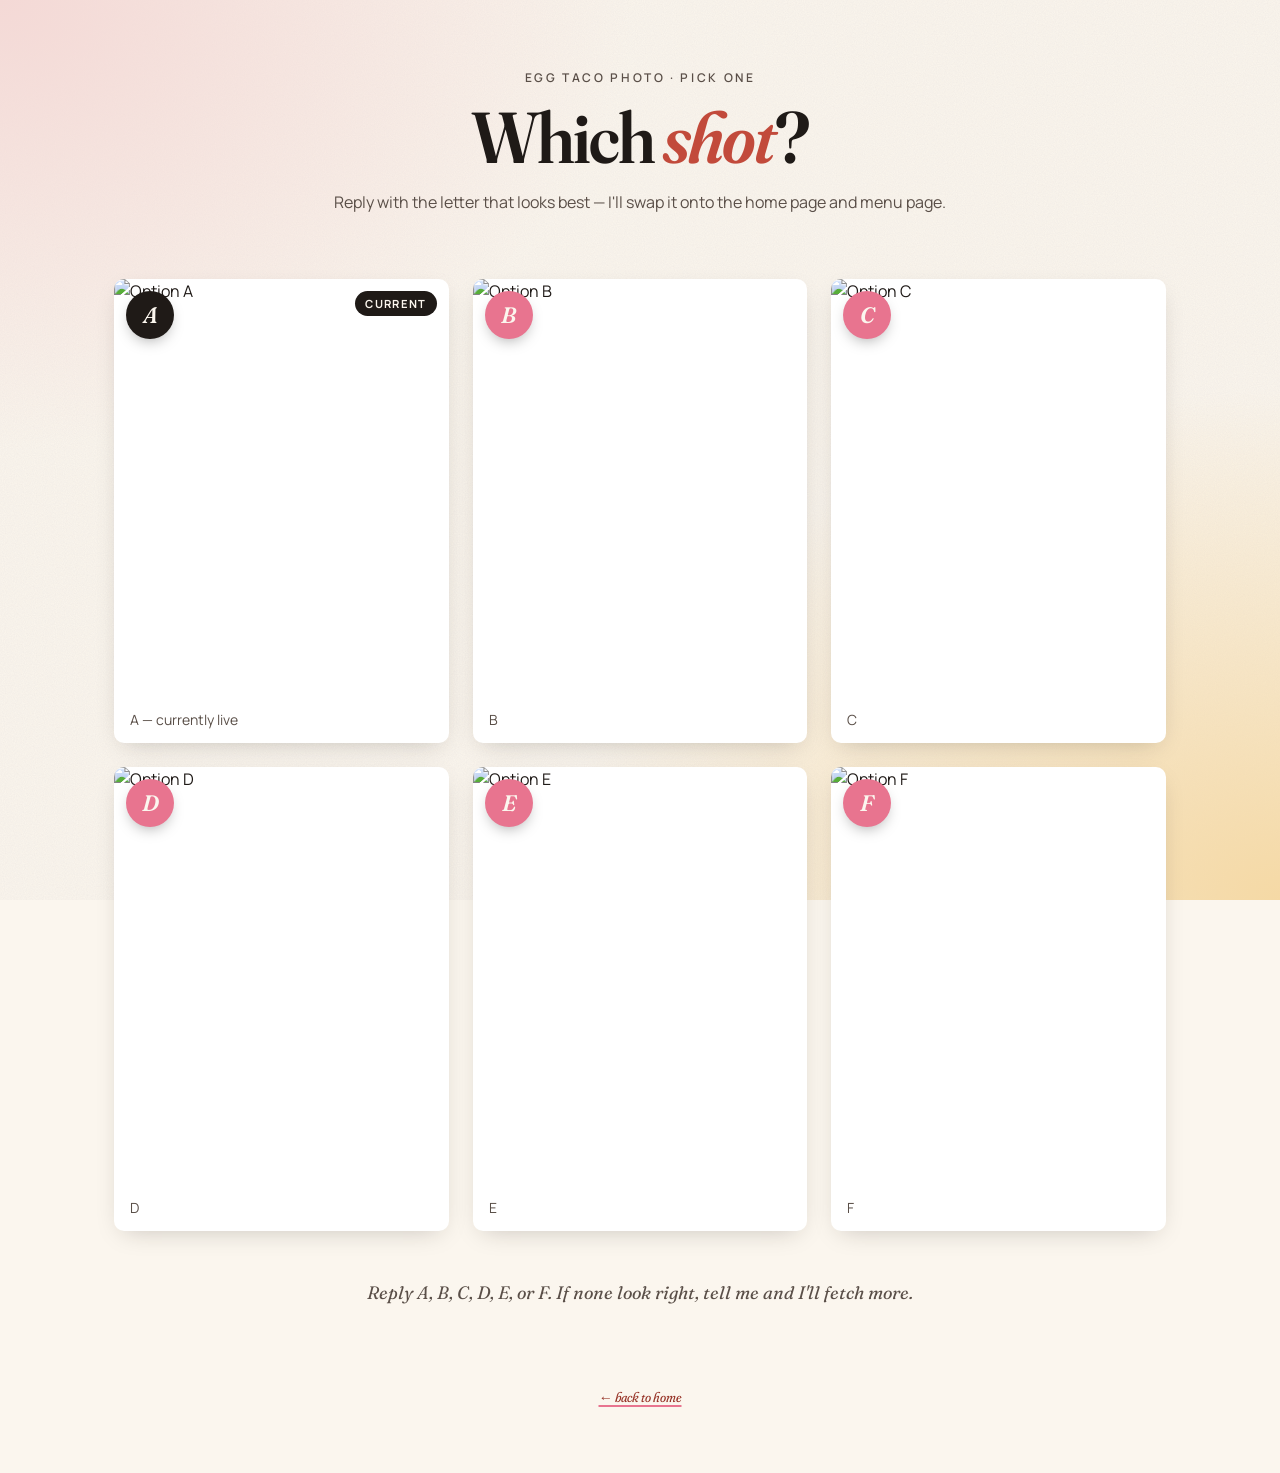
==== egg-photo-picker.html @ 00cb1221 "chore: add temporary egg taco photo picker (delete after pick)" ====
<!doctype html>
<html lang="en">
<head>
  <meta charset="utf-8">
  <meta name="viewport" content="width=device-width, initial-scale=1">
  <title>Pick the egg taco photo</title>
  <link rel="preconnect" href="https://fonts.googleapis.com">
  <link rel="preconnect" href="https://fonts.gstatic.com" crossorigin>
  <link href="https://fonts.googleapis.com/css2?family=Fraunces:ital,opsz,wght,SOFT@0,9..144,400..700,0..100;1,9..144,400..700,0..100&family=Manrope:wght@400;500;600;700;800&display=swap" rel="stylesheet">
  <link rel="stylesheet" href="assets/css/site.css">
  <style>
    .picker-grid {
      display: grid;
      grid-template-columns: repeat(2, 1fr);
      gap: var(--s5);
    }
    @media (min-width: 760px) { .picker-grid { grid-template-columns: repeat(3, 1fr); } }
    .picker-card {
      position: relative;
      background: white;
      border-radius: var(--r-md);
      overflow: hidden;
      box-shadow: 0 8px 24px -10px rgba(31,26,23,0.25);
    }
    .picker-card img {
      width: 100%;
      aspect-ratio: 4/5;
      object-fit: cover;
      display: block;
    }
    .picker-letter {
      position: absolute;
      top: 12px;
      left: 12px;
      width: 48px;
      height: 48px;
      border-radius: 50%;
      background: var(--rose);
      color: var(--paper);
      display: flex;
      align-items: center;
      justify-content: center;
      font-family: var(--display);
      font-style: italic;
      font-size: 1.4rem;
      font-weight: 600;
      box-shadow: 0 6px 16px -6px rgba(0,0,0,0.4);
    }
    .picker-card.current .picker-letter {
      background: var(--ink);
    }
    .picker-card.current::after {
      content: "current";
      position: absolute;
      top: 12px;
      right: 12px;
      background: var(--ink);
      color: var(--paper);
      padding: 4px 10px;
      border-radius: 999px;
      font-size: 0.7rem;
      letter-spacing: 0.12em;
      text-transform: uppercase;
      font-weight: 700;
    }
    .picker-caption {
      padding: var(--s3) var(--s4);
      font-size: var(--fs-sm);
      color: var(--ink-soft);
    }
  </style>
</head>
<body>

  <header class="page-hero">
    <div class="container">
      <span class="eyebrow">Egg taco photo · pick one</span>
      <h1>Which <em>shot</em>?</h1>
      <p class="meta">Reply with the letter that looks best — I'll swap it onto the home page and menu page.</p>
    </div>
  </header>

  <main>
    <section class="container container-wide">
      <div class="picker-grid">

        <div class="picker-card current">
          <span class="picker-letter">A</span>
          <img src="https://images.unsplash.com/photo-1611699363898-66fabe471e3c?auto=format&fit=crop&w=600&h=750&q=85" alt="Option A">
          <div class="picker-caption">A — currently live</div>
        </div>

        <div class="picker-card">
          <span class="picker-letter">B</span>
          <img src="https://images.unsplash.com/photo-1731090389654-f84a8d454046?auto=format&fit=crop&w=600&h=750&q=85" alt="Option B">
          <div class="picker-caption">B</div>
        </div>

        <div class="picker-card">
          <span class="picker-letter">C</span>
          <img src="https://images.unsplash.com/photo-1662478839528-a9c2db7e97b6?auto=format&fit=crop&w=600&h=750&q=85" alt="Option C">
          <div class="picker-caption">C</div>
        </div>

        <div class="picker-card">
          <span class="picker-letter">D</span>
          <img src="https://images.unsplash.com/photo-1644289450169-bc58aa16bacb?auto=format&fit=crop&w=600&h=750&q=85" alt="Option D">
          <div class="picker-caption">D</div>
        </div>

        <div class="picker-card">
          <span class="picker-letter">E</span>
          <img src="https://images.unsplash.com/photo-1607278967323-8766a3a501e6?auto=format&fit=crop&w=600&h=750&q=85" alt="Option E">
          <div class="picker-caption">E</div>
        </div>

        <div class="picker-card">
          <span class="picker-letter">F</span>
          <img src="https://images.unsplash.com/photo-1587569906338-f79d500d7122?auto=format&fit=crop&w=600&h=750&q=85" alt="Option F">
          <div class="picker-caption">F</div>
        </div>

      </div>

      <p style="margin-top: var(--s7); text-align: center; color: var(--ink-soft); font-style: italic; font-family: var(--display); font-size: var(--fs-lg);">
        Reply A, B, C, D, E, or F. If none look right, tell me and I'll fetch more.
      </p>
    </section>
  </main>

  <footer class="site-footer">
    <a href="index.html">← back to home</a>
  </footer>
</body>
</html>
---- assets/css/site.css ----
/* =========================================================================
   MOTHER'S DAY TACO BRUNCH — DESIGN SYSTEM
   Mexican modernismo × editorial cookbook
   Inspired by Luis Barragán's color walls and a Bon Appétit feature.
   ========================================================================= */

:root {
  /* Color — Barragán warmth with depth */
  --ink: #1f1a17;
  --ink-soft: #5a4f48;
  --paper: #fbf6ee;
  --paper-warm: #f4ead7;
  --terracotta: #c24a3b;
  --terracotta-deep: #973428;
  --rose: #e8748f;
  --rose-soft: #f4d9d6;
  --marigold: #e89e3f;
  --marigold-soft: #f5d9a5;
  --sage: #7e9b6e;
  --sage-deep: #506b46;
  --indigo: #3a4a6b;
  --line: #d9c8b1;
  --line-soft: #ece1cf;

  /* Typography */
  --display: "Fraunces", "Cormorant Garamond", Georgia, serif;
  --sans: "Manrope", -apple-system, system-ui, sans-serif;

  /* Type scale (perfect-fourth, more dramatic) */
  --fs-xs:   0.75rem;     /* 12 */
  --fs-sm:   0.875rem;    /* 14 */
  --fs-md:   1rem;        /* 16 */
  --fs-lg:   1.125rem;    /* 18 */
  --fs-xl:   1.375rem;    /* 22 */
  --fs-2xl:  1.875rem;    /* 30 */
  --fs-3xl:  2.5rem;      /* 40 */
  --fs-4xl:  3.5rem;      /* 56 */
  --fs-5xl:  5rem;        /* 80 */
  --fs-6xl:  7rem;        /* 112 */

  /* Spacing */
  --s1: 4px;
  --s2: 8px;
  --s3: 12px;
  --s4: 16px;
  --s5: 24px;
  --s6: 32px;
  --s7: 48px;
  --s8: 64px;
  --s9: 96px;
  --s10: 128px;

  --r-sm: 4px;
  --r-md: 10px;
  --r-lg: 18px;
  --r-xl: 28px;

  /* Aliases for legacy variable names used in inline styles on older pages */
  --sp-1: var(--s1);
  --sp-2: var(--s2);
  --sp-3: var(--s3);
  --sp-4: var(--s4);
  --sp-5: var(--s5);
  --sp-6: var(--s6);
  --sp-7: var(--s7);
  --sp-8: var(--s8);
  --fs-12: var(--fs-xs);
  --fs-14: var(--fs-sm);
  --fs-16: var(--fs-md);
  --fs-18: var(--fs-lg);
  --fs-22: var(--fs-xl);
  --fs-28: var(--fs-2xl);
  --fs-36: var(--fs-3xl);
  --fs-48: var(--fs-4xl);
  --color-muted: var(--ink-soft);
  --color-cream: var(--paper);
  --color-cream-deep: var(--paper-warm);
  --color-terracotta: var(--terracotta);
  --color-terracotta-deep: var(--terracotta-deep);
  --color-warm-orange: var(--marigold);
  --color-sage: var(--sage);
  --color-sage-deep: var(--sage-deep);
  --color-charcoal: var(--ink);
  --color-ink: var(--ink);
  --color-line: var(--line);
}

/* =========================================================================
   RESET + BASE
   ========================================================================= */
*, *::before, *::after { box-sizing: border-box; }
html, body { margin: 0; padding: 0; }
html { -webkit-text-size-adjust: 100%; }

body {
  font-family: var(--sans);
  font-size: var(--fs-md);
  line-height: 1.55;
  color: var(--ink);
  background: var(--paper);
  -webkit-font-smoothing: antialiased;
  text-rendering: optimizeLegibility;
  /* Subtle grain texture for warmth — avoids flat-color sterility */
  background-image:
    radial-gradient(at 0% 0%, var(--rose-soft) 0, transparent 35%),
    radial-gradient(at 100% 100%, var(--marigold-soft) 0, transparent 40%),
    url("data:image/svg+xml;utf8,<svg xmlns='http://www.w3.org/2000/svg' width='160' height='160'><filter id='n'><feTurbulence type='fractalNoise' baseFrequency='0.9' numOctaves='2' stitchTiles='stitch'/><feColorMatrix values='0 0 0 0 0.12  0 0 0 0 0.10  0 0 0 0 0.09  0 0 0 0.06 0'/></filter><rect width='100%25' height='100%25' filter='url(%23n)'/></svg>");
  background-attachment: fixed;
  background-size: 100% 100%, 100% 100%, 160px 160px;
}

img { max-width: 100%; display: block; }

a { color: var(--terracotta-deep); text-decoration: underline; text-decoration-color: var(--rose); text-underline-offset: 3px; text-decoration-thickness: 1.5px; transition: all 0.15s ease; }
a:hover { color: var(--rose); text-decoration-color: var(--terracotta-deep); }

::selection { background: var(--rose); color: var(--paper); }

/* =========================================================================
   TYPOGRAPHY
   ========================================================================= */
h1, h2, h3, h4 {
  font-family: var(--display);
  font-weight: 500;
  line-height: 1.02;
  letter-spacing: -0.022em;
  margin: 0 0 var(--s4);
  color: var(--ink);
  /* Use Fraunces variable axes for cookbook elegance */
  font-variation-settings: "opsz" 144, "SOFT" 30, "WONK" 0;
}

h1 { font-size: clamp(2.5rem, 8vw, var(--fs-6xl)); font-weight: 600; letter-spacing: -0.03em; }
h2 { font-size: clamp(1.875rem, 5vw, var(--fs-3xl)); font-weight: 500; }
h3 { font-size: var(--fs-xl); font-weight: 600; letter-spacing: -0.012em; }
h4 { font-size: var(--fs-md); font-weight: 700; letter-spacing: 0.06em; text-transform: uppercase; font-family: var(--sans); }

p { margin: 0 0 var(--s4); }

em, .italic { font-style: italic; font-variation-settings: "opsz" 144, "SOFT" 50; }

.eyebrow {
  font-family: var(--sans);
  font-size: var(--fs-xs);
  letter-spacing: 0.22em;
  text-transform: uppercase;
  color: var(--ink-soft);
  font-weight: 600;
  display: inline-block;
}

.dingbat {
  font-family: var(--display);
  font-style: italic;
  color: var(--rose);
  font-size: 1.5em;
  line-height: 0;
  vertical-align: -0.1em;
  font-variation-settings: "opsz" 144, "SOFT" 100;
}

/* =========================================================================
   LAYOUT
   ========================================================================= */
.container { width: 100%; max-width: 720px; margin: 0 auto; padding: 0 var(--s5); }
.container-wide { max-width: 1100px; }
.section { padding: var(--s9) 0; }

@media (max-width: 600px) {
  .section { padding: var(--s7) 0; }
}

/* Color band sections — full-bleed background, centered content */
.band { padding: var(--s9) 0; position: relative; }
.band-rose { background: var(--rose); color: var(--paper); }
.band-rose h1, .band-rose h2, .band-rose h3 { color: var(--paper); }
.band-rose .eyebrow { color: rgba(251,246,238,0.85); }
.band-rose a { color: var(--paper); text-decoration-color: rgba(251,246,238,0.5); }
.band-cream { background: var(--paper-warm); }
.band-indigo { background: var(--indigo); color: var(--paper); }
.band-indigo h1, .band-indigo h2, .band-indigo h3 { color: var(--paper); }
.band-indigo .eyebrow { color: rgba(251,246,238,0.7); }
.band-sage { background: var(--sage-deep); color: var(--paper); }
.band-sage h1, .band-sage h2, .band-sage h3 { color: var(--paper); }

/* Decorative serif divider */
.divider {
  font-family: var(--display);
  font-style: italic;
  text-align: center;
  font-size: var(--fs-xl);
  color: var(--rose);
  margin: var(--s7) 0;
  font-variation-settings: "opsz" 144, "SOFT" 100;
  letter-spacing: 0.4em;
}

/* =========================================================================
   HERO (home)
   ========================================================================= */
.hero {
  padding: var(--s9) 0 var(--s8);
  background: var(--terracotta);
  color: var(--paper);
  position: relative;
  overflow: hidden;
}
.hero::before {
  /* Asymmetric paper-overlap accent at the bottom */
  content: "";
  position: absolute;
  inset: auto -10% -1px -10%;
  height: 60px;
  background: var(--paper);
  border-radius: 50% 50% 0 0;
  transform: translateY(50%);
}
.hero-grid {
  display: grid;
  grid-template-columns: 1fr;
  gap: var(--s7);
  align-items: end;
  max-width: 1100px;
  margin: 0 auto;
  padding: 0 var(--s5);
}
@media (min-width: 800px) {
  .hero-grid { grid-template-columns: 1.1fr 0.9fr; gap: var(--s8); }
}
.hero h1 {
  color: var(--paper);
  font-size: clamp(3rem, 10vw, 7rem);
  line-height: 0.95;
  margin: var(--s4) 0 var(--s5);
  font-weight: 600;
  font-variation-settings: "opsz" 144, "SOFT" 0;
}
.hero h1 em {
  color: var(--rose-soft);
  font-style: italic;
  font-weight: 400;
  font-variation-settings: "opsz" 144, "SOFT" 50;
}
.hero .eyebrow { color: rgba(251,246,238,0.85); }
.hero .meta { font-size: var(--fs-lg); opacity: 0.95; margin-top: var(--s4); max-width: 36ch; }
.hero-photo {
  border-radius: var(--r-lg);
  overflow: hidden;
  aspect-ratio: 4/5;
  box-shadow: 0 30px 60px -20px rgba(31,26,23,0.45);
  transform: rotate(2deg);
  position: relative;
  z-index: 2;
}
.hero-photo img { width: 100%; height: 100%; object-fit: cover; }

/* =========================================================================
   PAGE HERO (interior pages)
   ========================================================================= */
.page-hero {
  padding: var(--s8) 0 var(--s7);
  text-align: center;
  position: relative;
}
.page-hero h1 {
  font-size: clamp(2.5rem, 7vw, 4.5rem);
  margin: var(--s3) 0 var(--s4);
}
.page-hero h1 em { color: var(--terracotta); font-style: italic; }
.page-hero .meta { color: var(--ink-soft); font-size: var(--fs-md); }

/* =========================================================================
   TIMELINE
   ========================================================================= */
.timeline { display: flex; flex-direction: column; gap: 0; max-width: 640px; margin: 0 auto; }
.timeline-row {
  display: grid;
  grid-template-columns: 88px 1fr;
  gap: var(--s5);
  padding: var(--s5) 0;
  border-bottom: 1px solid var(--line);
  align-items: baseline;
}
.timeline-row:last-child { border-bottom: none; }
.timeline-time {
  font-family: var(--display);
  font-style: italic;
  font-weight: 500;
  font-size: var(--fs-2xl);
  color: var(--terracotta);
  letter-spacing: -0.02em;
  font-variation-settings: "opsz" 144, "SOFT" 50;
  line-height: 1;
}
.timeline-text { font-size: var(--fs-md); color: var(--ink); line-height: 1.5; }

/* =========================================================================
   MENU CARDS
   ========================================================================= */
.menu-grid {
  display: grid;
  grid-template-columns: repeat(2, 1fr);
  gap: var(--s4);
}
@media (min-width: 760px) { .menu-grid { grid-template-columns: repeat(3, 1fr); gap: var(--s5); } }
@media (min-width: 1000px) { .menu-grid { grid-template-columns: repeat(4, 1fr); } }

.card {
  background: transparent;
  position: relative;
  transition: transform 0.25s ease;
}
.card:hover { transform: translateY(-3px); }
.card-img {
  aspect-ratio: 4/5;
  object-fit: cover;
  width: 100%;
  border-radius: var(--r-md);
  box-shadow: 0 8px 24px -10px rgba(31,26,23,0.25);
}
.card-body { padding: var(--s4) 0 0; }
.card-body h3 {
  margin: 0 0 var(--s1);
  font-size: var(--fs-lg);
  letter-spacing: -0.012em;
  line-height: 1.15;
}
.card-body p { color: var(--ink-soft); font-size: var(--fs-sm); margin: 0; line-height: 1.45; }

/* Editorial menu list (alternating photo + text rows) */
.menu-feature {
  display: grid;
  grid-template-columns: 1fr;
  gap: var(--s5);
  padding: var(--s7) 0;
  border-bottom: 1px solid var(--line-soft);
  align-items: center;
}
@media (min-width: 720px) {
  .menu-feature { grid-template-columns: 1fr 1fr; gap: var(--s8); }
  .menu-feature:nth-child(even) > .menu-feature-img { order: 2; }
}
.menu-feature-img {
  aspect-ratio: 4/5;
  border-radius: var(--r-lg);
  overflow: hidden;
  box-shadow: 0 20px 40px -16px rgba(31,26,23,0.30);
}
.menu-feature-img img { width: 100%; height: 100%; object-fit: cover; }
.menu-feature .num {
  font-family: var(--display);
  font-style: italic;
  font-size: var(--fs-3xl);
  color: var(--rose);
  line-height: 1;
  font-variation-settings: "opsz" 144, "SOFT" 100;
  display: block;
  margin-bottom: var(--s2);
}
.menu-feature h3 {
  font-size: clamp(1.75rem, 4vw, 2.5rem);
  font-weight: 500;
  margin: 0 0 var(--s4);
  letter-spacing: -0.022em;
}
.menu-feature h3 em { color: var(--terracotta); }
.menu-feature p { color: var(--ink-soft); font-size: var(--fs-md); max-width: 42ch; }

/* =========================================================================
   STATION CARDS (helpers index)
   ========================================================================= */
.station-card {
  display: grid;
  grid-template-columns: 60px 1fr auto;
  gap: var(--s4);
  padding: var(--s5);
  background: var(--paper-warm);
  border-radius: var(--r-md);
  text-decoration: none;
  color: var(--ink);
  margin-bottom: var(--s3);
  align-items: center;
  border: 1px solid transparent;
  transition: all 0.2s ease;
}
.station-card:hover {
  background: var(--paper);
  border-color: var(--rose);
  transform: translateX(4px);
  text-decoration: none;
}
.station-card .station-num {
  font-family: var(--display);
  font-style: italic;
  font-size: var(--fs-3xl);
  color: var(--rose);
  font-variation-settings: "opsz" 144, "SOFT" 100;
  line-height: 1;
  text-align: center;
}
.station-card h3 { margin: 0 0 var(--s1); font-size: var(--fs-lg); font-weight: 600; letter-spacing: -0.012em; }
.station-card .meta { color: var(--ink-soft); font-size: var(--fs-sm); margin: 0; line-height: 1.3; }
.station-card .arrow {
  font-family: var(--display);
  color: var(--terracotta);
  font-size: var(--fs-xl);
  font-style: italic;
}

/* =========================================================================
   RECIPE STEPS
   ========================================================================= */
.recipe-step {
  display: grid;
  grid-template-columns: 1fr;
  gap: var(--s4);
  padding: var(--s6) 0;
  border-bottom: 1px dashed var(--line);
}
@media (min-width: 600px) {
  .recipe-step { grid-template-columns: 240px 1fr; gap: var(--s6); align-items: start; }
}
.recipe-step .step-num {
  font-family: var(--display);
  font-style: italic;
  font-size: var(--fs-3xl);
  color: var(--rose);
  margin-bottom: var(--s2);
  font-variation-settings: "opsz" 144, "SOFT" 100;
  line-height: 1;
}
.recipe-step h3 { margin: 0 0 var(--s3); font-size: var(--fs-xl); letter-spacing: -0.012em; font-weight: 600; }
.recipe-step img {
  border-radius: var(--r-md);
  aspect-ratio: 4/3;
  object-fit: cover;
  box-shadow: 0 12px 28px -12px rgba(31,26,23,0.30);
}
.recipe-step p { color: var(--ink); }

/* =========================================================================
   CALLOUT (timeline / troubleshooting / checklist)
   ========================================================================= */
.callout {
  background: var(--paper-warm);
  border-radius: var(--r-md);
  padding: var(--s5) var(--s5) var(--s4);
  margin: var(--s6) 0;
  border-left: 4px solid var(--rose);
}
.callout h4 {
  margin: 0 0 var(--s3);
  font-family: var(--sans);
  font-weight: 700;
  font-size: var(--fs-xs);
  letter-spacing: 0.18em;
  text-transform: uppercase;
  color: var(--terracotta-deep);
}
.callout ol, .callout ul { margin: 0; padding-left: var(--s5); }
.callout li { padding: var(--s1) 0; }

/* =========================================================================
   CHECKLIST
   ========================================================================= */
.checklist { list-style: none; padding: 0; margin: 0; }
.checklist li {
  padding: var(--s3) 0;
  display: grid;
  grid-template-columns: 28px 1fr auto;
  gap: var(--s3);
  align-items: baseline;
  border-bottom: 1px solid var(--line-soft);
  font-size: var(--fs-md);
  line-height: 1.4;
}
.checklist li:last-child { border-bottom: none; }
.checklist li::before {
  content: "";
  display: inline-block;
  width: 18px;
  height: 18px;
  border: 1.5px solid var(--terracotta);
  border-radius: var(--r-sm);
  align-self: center;
}

/* Shopping-specific badge for quantities */
.qty {
  font-family: var(--display);
  font-style: italic;
  font-variation-settings: "opsz" 144, "SOFT" 50;
  font-size: var(--fs-md);
  color: var(--terracotta);
  white-space: nowrap;
  font-weight: 500;
}

/* =========================================================================
   SHOPPING LIST GROUP HEADER
   ========================================================================= */
.shop-group {
  margin-bottom: var(--s7);
}
.shop-group-head {
  display: flex;
  align-items: baseline;
  gap: var(--s4);
  margin-bottom: var(--s3);
  padding-bottom: var(--s3);
  border-bottom: 2px solid var(--ink);
}
.shop-group-head h2 {
  margin: 0;
  font-size: var(--fs-2xl);
  letter-spacing: -0.018em;
}
.shop-group-head .count {
  font-family: var(--sans);
  font-size: var(--fs-xs);
  letter-spacing: 0.18em;
  text-transform: uppercase;
  color: var(--ink-soft);
  font-weight: 600;
  margin-left: auto;
}

.shop-stat {
  display: grid;
  grid-template-columns: repeat(auto-fit, minmax(140px, 1fr));
  gap: var(--s5);
  padding: var(--s6) var(--s5);
  background: var(--ink);
  color: var(--paper);
  border-radius: var(--r-lg);
  margin: var(--s7) 0;
}
.shop-stat-cell .num {
  font-family: var(--display);
  font-style: italic;
  font-size: var(--fs-3xl);
  color: var(--rose);
  font-variation-settings: "opsz" 144, "SOFT" 100;
  line-height: 1;
  display: block;
  margin-bottom: var(--s1);
}
.shop-stat-cell .label {
  font-size: var(--fs-xs);
  letter-spacing: 0.18em;
  text-transform: uppercase;
  color: rgba(251,246,238,0.7);
}

/* =========================================================================
   CTA / BUTTONS
   ========================================================================= */
.button {
  display: inline-flex;
  align-items: center;
  gap: var(--s3);
  font-family: var(--sans);
  font-weight: 700;
  font-size: var(--fs-sm);
  letter-spacing: 0.04em;
  padding: var(--s3) var(--s5);
  background: var(--ink);
  color: var(--paper);
  border-radius: 999px;
  text-decoration: none;
  transition: all 0.18s ease;
  text-transform: uppercase;
}
.button:hover { background: var(--terracotta); color: var(--paper); transform: translateY(-1px); text-decoration: none; }
.button-rose { background: var(--rose); }
.button-rose:hover { background: var(--terracotta); }
.button-outline {
  background: transparent;
  color: var(--ink);
  border: 1.5px solid var(--ink);
}
.button-outline:hover { background: var(--ink); color: var(--paper); }
.button .arrow { font-family: var(--display); font-style: italic; font-size: 1.15em; line-height: 0.8; }

/* CTA card on home page (helpers + shopping) */
.cta-grid {
  display: grid;
  grid-template-columns: 1fr;
  gap: var(--s5);
}
@media (min-width: 720px) { .cta-grid { grid-template-columns: 1fr 1fr; } }
.cta-card {
  background: var(--paper);
  padding: var(--s6);
  border-radius: var(--r-lg);
  border: 1px solid var(--line);
  transition: all 0.2s ease;
}
.cta-card:hover { border-color: var(--rose); transform: translateY(-2px); box-shadow: 0 12px 24px -16px rgba(31,26,23,0.25); }
.cta-card .icon {
  font-family: var(--display);
  font-style: italic;
  font-size: var(--fs-4xl);
  color: var(--rose);
  font-variation-settings: "opsz" 144, "SOFT" 100;
  line-height: 0.85;
  margin-bottom: var(--s3);
  display: block;
}
.cta-card h3 { margin: 0 0 var(--s2); }
.cta-card p { color: var(--ink-soft); font-size: var(--fs-sm); margin: 0 0 var(--s4); }

/* =========================================================================
   NAV + FOOTER
   ========================================================================= */
.site-nav {
  display: flex;
  gap: var(--s5);
  justify-content: center;
  padding: var(--s4) var(--s5);
  font-family: var(--sans);
  font-size: var(--fs-xs);
  letter-spacing: 0.16em;
  text-transform: uppercase;
  font-weight: 600;
  background: var(--paper);
  border-bottom: 1px solid var(--line-soft);
}
.site-nav a { color: var(--ink-soft); text-decoration: none; padding: var(--s2) 0; border-bottom: 2px solid transparent; transition: all 0.18s ease; }
.site-nav a:hover, .site-nav a.active { color: var(--ink); border-bottom-color: var(--rose); }

.site-footer {
  text-align: center;
  padding: var(--s8) var(--s5);
  font-size: var(--fs-sm);
  color: var(--ink-soft);
  font-style: italic;
  font-family: var(--display);
  font-variation-settings: "opsz" 144, "SOFT" 80;
}

/* =========================================================================
   PRINT
   ========================================================================= */
@media print {
  body {
    background: white;
    color: black;
    font-size: 11pt;
    background-image: none;
  }
  .site-nav, .site-footer { display: none; }
  .hero, .page-hero, .band-rose, .band-indigo, .band-sage {
    background: white !important;
    color: black !important;
    padding: var(--s4) 0;
  }
  .hero::before { display: none; }
  .hero h1, .hero h1 em, .page-hero h1, .band-rose h1, .band-rose h2, .band-rose h3 {
    color: black !important;
  }
  .hero-photo { display: none; }
  .station-card, .card, .cta-card { box-shadow: none; border: 1px solid #ccc; break-inside: avoid; }
  .recipe-step { break-inside: avoid; }
  a { color: black; text-decoration: none; }
  img { max-height: 220px; }
  .callout { border-left: 3px solid #000; background: #f5f5f5 !important; }
  .shop-stat { background: white; color: black; border: 2px solid black; }
  .shop-stat-cell .num, .shop-stat-cell .label { color: black; }
}
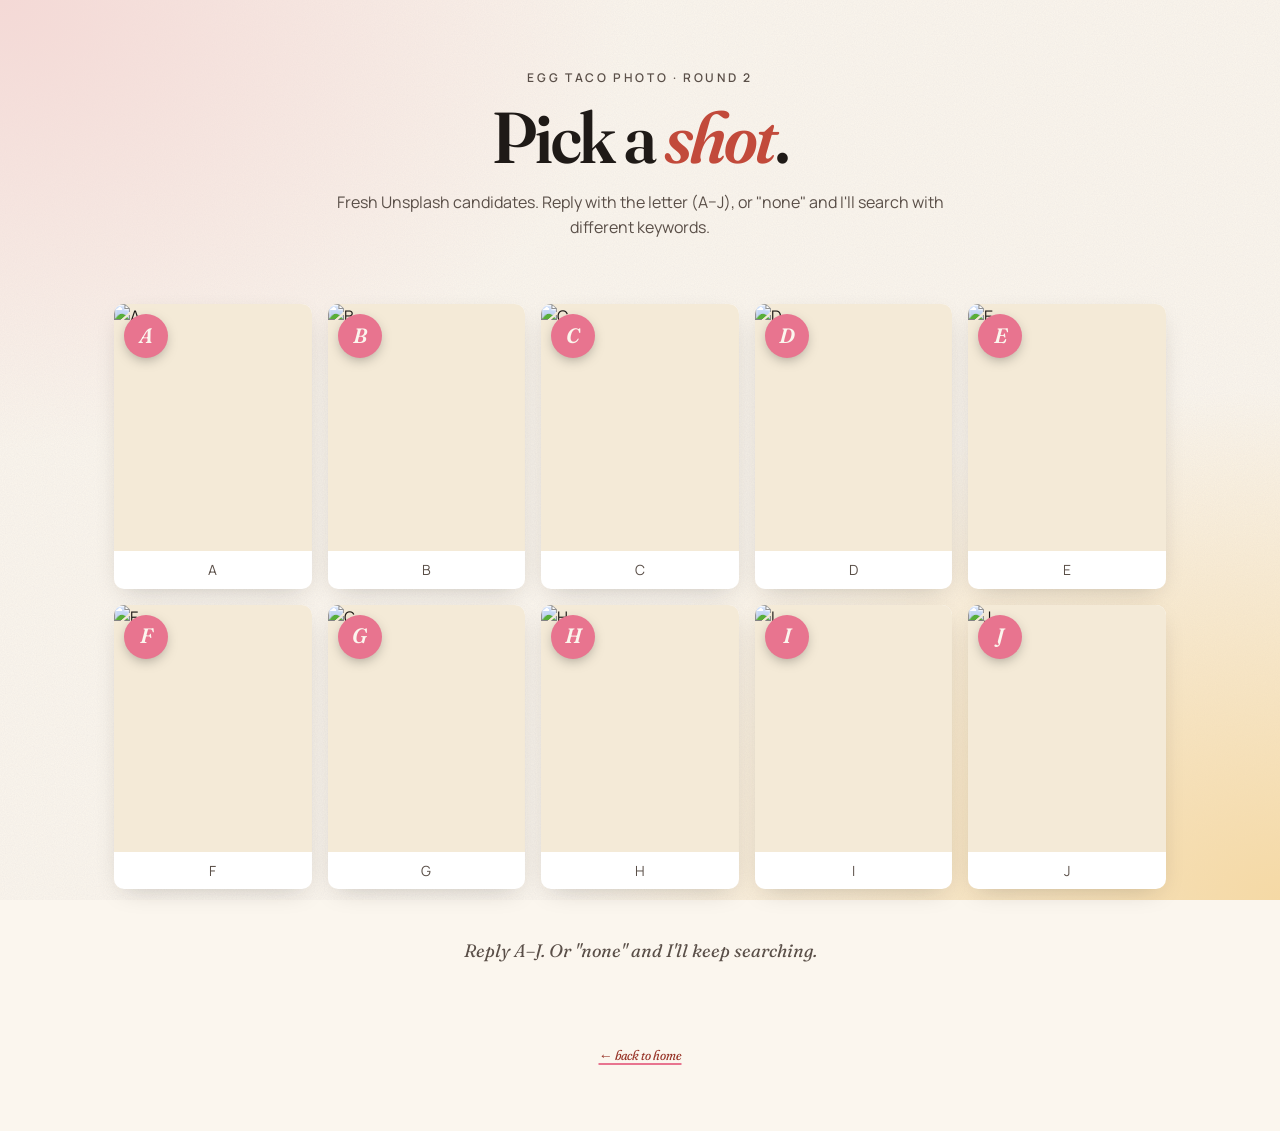
==== commit 17492b9e: "chore: refresh egg taco picker with 10 fresh candidates" ====
--- a/egg-photo-picker.html
+++ b/egg-photo-picker.html
@@ -12,9 +12,10 @@
     .picker-grid {
       display: grid;
       grid-template-columns: repeat(2, 1fr);
-      gap: var(--s5);
+      gap: var(--s4);
     }
     @media (min-width: 760px) { .picker-grid { grid-template-columns: repeat(3, 1fr); } }
+    @media (min-width: 1100px) { .picker-grid { grid-template-columns: repeat(5, 1fr); } }
     .picker-card {
       position: relative;
       background: white;
@@ -27,13 +28,14 @@
       aspect-ratio: 4/5;
       object-fit: cover;
       display: block;
+      background: var(--paper-warm);
     }
     .picker-letter {
       position: absolute;
-      top: 12px;
-      left: 12px;
-      width: 48px;
-      height: 48px;
+      top: 10px;
+      left: 10px;
+      width: 44px;
+      height: 44px;
       border-radius: 50%;
       background: var(--rose);
       color: var(--paper);
@@ -42,88 +44,104 @@
       justify-content: center;
       font-family: var(--display);
       font-style: italic;
-      font-size: 1.4rem;
+      font-size: 1.3rem;
       font-weight: 600;
-      box-shadow: 0 6px 16px -6px rgba(0,0,0,0.4);
-    }
-    .picker-card.current .picker-letter {
-      background: var(--ink);
-    }
-    .picker-card.current::after {
-      content: "current";
-      position: absolute;
-      top: 12px;
-      right: 12px;
-      background: var(--ink);
-      color: var(--paper);
-      padding: 4px 10px;
-      border-radius: 999px;
-      font-size: 0.7rem;
-      letter-spacing: 0.12em;
-      text-transform: uppercase;
-      font-weight: 700;
+      box-shadow: 0 4px 14px -4px rgba(0,0,0,0.4);
     }
     .picker-caption {
-      padding: var(--s3) var(--s4);
+      padding: var(--s2) var(--s3);
       font-size: var(--fs-sm);
       color: var(--ink-soft);
+      text-align: center;
     }
+    .group-head {
+      margin-top: var(--s7);
+      margin-bottom: var(--s4);
+      text-align: center;
+    }
+    .group-head h2 { margin: 0; font-size: var(--fs-2xl); }
+    .group-head p { color: var(--ink-soft); margin-top: var(--s2); font-size: var(--fs-sm); }
   </style>
 </head>
 <body>
 
   <header class="page-hero">
     <div class="container">
-      <span class="eyebrow">Egg taco photo · pick one</span>
-      <h1>Which <em>shot</em>?</h1>
-      <p class="meta">Reply with the letter that looks best — I'll swap it onto the home page and menu page.</p>
+      <span class="eyebrow">Egg taco photo · round 2</span>
+      <h1>Pick a <em>shot</em>.</h1>
+      <p class="meta">Fresh Unsplash candidates. Reply with the letter (A–J), or "none" and I'll search with different keywords.</p>
     </div>
   </header>
 
   <main>
     <section class="container container-wide">
+
       <div class="picker-grid">
 
-        <div class="picker-card current">
+        <div class="picker-card">
           <span class="picker-letter">A</span>
-          <img src="https://images.unsplash.com/photo-1611699363898-66fabe471e3c?auto=format&fit=crop&w=600&h=750&q=85" alt="Option A">
-          <div class="picker-caption">A — currently live</div>
+          <img src="https://images.unsplash.com/photo-1632370339733-759652742546?auto=format&fit=crop&w=600&h=750&q=85" alt="A">
+          <div class="picker-caption">A</div>
         </div>
 
         <div class="picker-card">
           <span class="picker-letter">B</span>
-          <img src="https://images.unsplash.com/photo-1731090389654-f84a8d454046?auto=format&fit=crop&w=600&h=750&q=85" alt="Option B">
+          <img src="https://images.unsplash.com/photo-1632370339733-4896d407f6f9?auto=format&fit=crop&w=600&h=750&q=85" alt="B">
           <div class="picker-caption">B</div>
         </div>
 
         <div class="picker-card">
           <span class="picker-letter">C</span>
-          <img src="https://images.unsplash.com/photo-1662478839528-a9c2db7e97b6?auto=format&fit=crop&w=600&h=750&q=85" alt="Option C">
+          <img src="https://images.unsplash.com/photo-1557366972-9c9f3ccc30f4?auto=format&fit=crop&w=600&h=750&q=85" alt="C">
           <div class="picker-caption">C</div>
         </div>
 
         <div class="picker-card">
           <span class="picker-letter">D</span>
-          <img src="https://images.unsplash.com/photo-1644289450169-bc58aa16bacb?auto=format&fit=crop&w=600&h=750&q=85" alt="Option D">
+          <img src="https://images.unsplash.com/photo-1634582825302-a8bc2a263a9a?auto=format&fit=crop&w=600&h=750&q=85" alt="D">
           <div class="picker-caption">D</div>
         </div>
 
         <div class="picker-card">
           <span class="picker-letter">E</span>
-          <img src="https://images.unsplash.com/photo-1607278967323-8766a3a501e6?auto=format&fit=crop&w=600&h=750&q=85" alt="Option E">
+          <img src="https://images.unsplash.com/photo-1634582819714-5eb4df02c450?auto=format&fit=crop&w=600&h=750&q=85" alt="E">
           <div class="picker-caption">E</div>
         </div>
 
         <div class="picker-card">
           <span class="picker-letter">F</span>
-          <img src="https://images.unsplash.com/photo-1587569906338-f79d500d7122?auto=format&fit=crop&w=600&h=750&q=85" alt="Option F">
+          <img src="https://images.unsplash.com/photo-1592044903782-9836f74027c0?auto=format&fit=crop&w=600&h=750&q=85" alt="F">
           <div class="picker-caption">F</div>
+        </div>
+
+        <div class="picker-card">
+          <span class="picker-letter">G</span>
+          <img src="https://images.unsplash.com/photo-1626160199683-6f9993bee037?auto=format&fit=crop&w=600&h=750&q=85" alt="G">
+          <div class="picker-caption">G</div>
+        </div>
+
+        <div class="picker-card">
+          <span class="picker-letter">H</span>
+          <img src="https://images.unsplash.com/photo-1598481309151-970fbcc3c89d?auto=format&fit=crop&w=600&h=750&q=85" alt="H">
+          <div class="picker-caption">H</div>
+        </div>
+
+        <div class="picker-card">
+          <span class="picker-letter">I</span>
+          <img src="https://images.unsplash.com/photo-1776437208974-b4300ffcd811?auto=format&fit=crop&w=600&h=750&q=85" alt="I">
+          <div class="picker-caption">I</div>
+        </div>
+
+        <div class="picker-card">
+          <span class="picker-letter">J</span>
+          <img src="https://images.unsplash.com/photo-1647545401834-39096eb7e4ad?auto=format&fit=crop&w=600&h=750&q=85" alt="J">
+          <div class="picker-caption">J</div>
         </div>
 
       </div>
 
       <p style="margin-top: var(--s7); text-align: center; color: var(--ink-soft); font-style: italic; font-family: var(--display); font-size: var(--fs-lg);">
-        Reply A, B, C, D, E, or F. If none look right, tell me and I'll fetch more.
+        Reply A–J. Or "none" and I'll keep searching.
       </p>
     </section>
   </main>
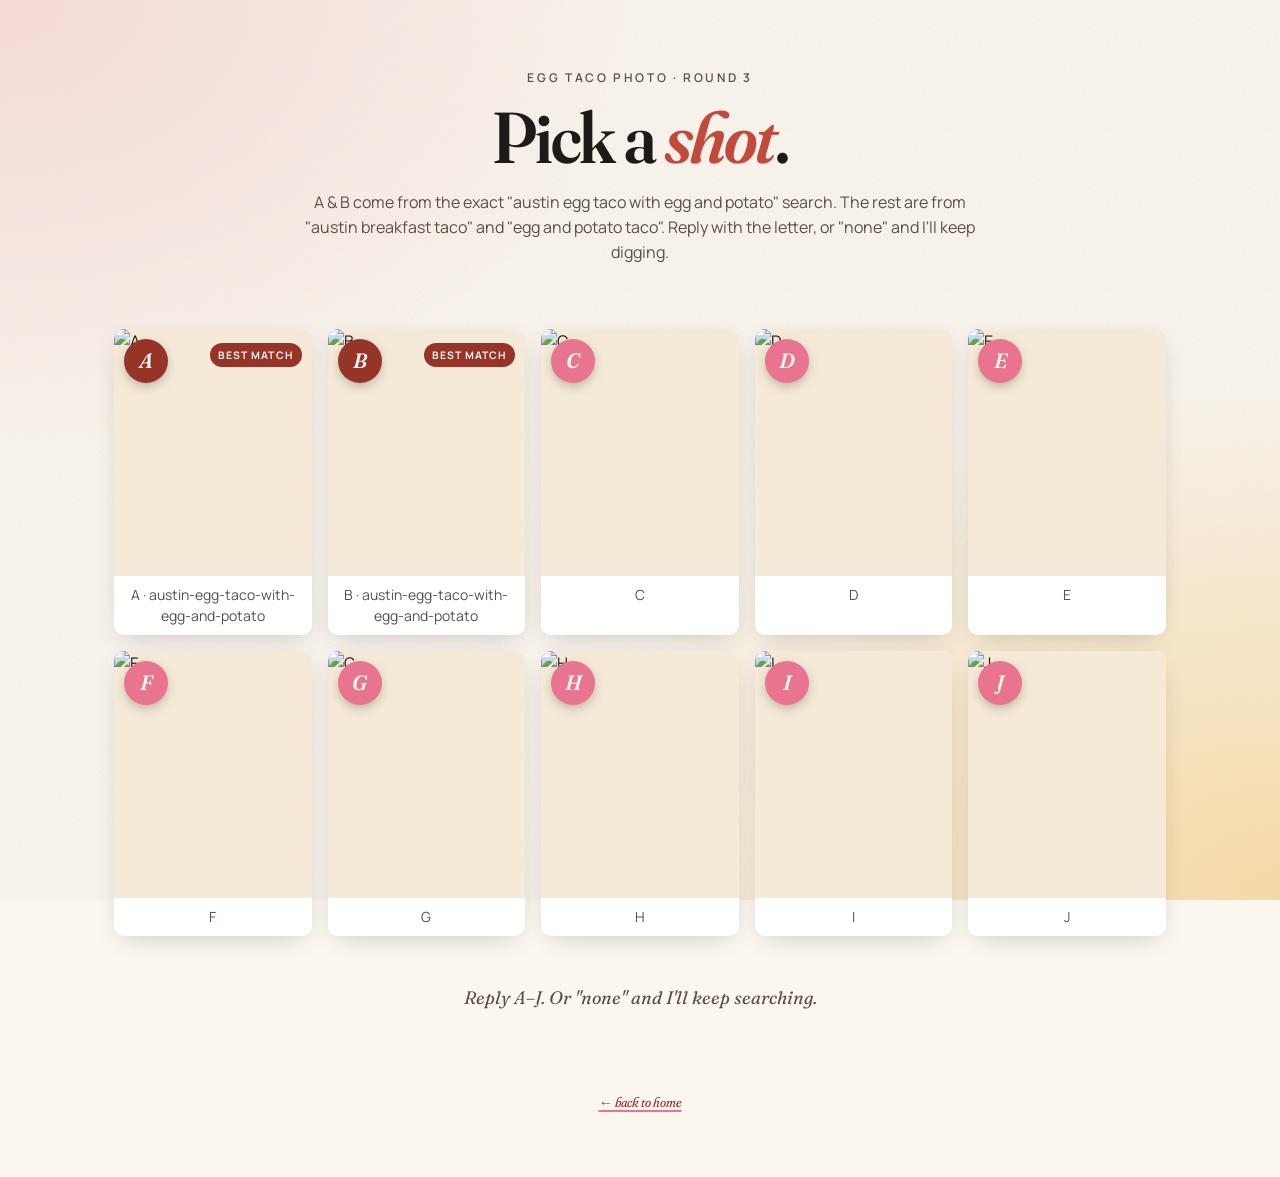
==== commit 4a9c433a: "chore: round 3 — egg taco picker with austin-search candidates" ====
--- a/egg-photo-picker.html
+++ b/egg-photo-picker.html
@@ -48,28 +48,36 @@
       font-weight: 600;
       box-shadow: 0 4px 14px -4px rgba(0,0,0,0.4);
     }
+    .picker-card.featured .picker-letter { background: var(--terracotta-deep); }
+    .picker-card.featured::after {
+      content: "best match";
+      position: absolute;
+      top: 14px;
+      right: 10px;
+      background: var(--terracotta-deep);
+      color: var(--paper);
+      padding: 4px 8px;
+      border-radius: 999px;
+      font-size: 0.65rem;
+      letter-spacing: 0.1em;
+      text-transform: uppercase;
+      font-weight: 700;
+    }
     .picker-caption {
       padding: var(--s2) var(--s3);
       font-size: var(--fs-sm);
       color: var(--ink-soft);
       text-align: center;
     }
-    .group-head {
-      margin-top: var(--s7);
-      margin-bottom: var(--s4);
-      text-align: center;
-    }
-    .group-head h2 { margin: 0; font-size: var(--fs-2xl); }
-    .group-head p { color: var(--ink-soft); margin-top: var(--s2); font-size: var(--fs-sm); }
   </style>
 </head>
 <body>
 
   <header class="page-hero">
     <div class="container">
-      <span class="eyebrow">Egg taco photo · round 2</span>
+      <span class="eyebrow">Egg taco photo · round 3</span>
       <h1>Pick a <em>shot</em>.</h1>
-      <p class="meta">Fresh Unsplash candidates. Reply with the letter (A–J), or "none" and I'll search with different keywords.</p>
+      <p class="meta">A & B come from the exact "austin egg taco with egg and potato" search. The rest are from "austin breakfast taco" and "egg and potato taco". Reply with the letter, or "none" and I'll keep digging.</p>
     </div>
   </header>
 
@@ -78,63 +86,63 @@
 
       <div class="picker-grid">
 
-        <div class="picker-card">
+        <div class="picker-card featured">
           <span class="picker-letter">A</span>
-          <img src="https://images.unsplash.com/photo-1632370339733-759652742546?auto=format&fit=crop&w=600&h=750&q=85" alt="A">
-          <div class="picker-caption">A</div>
+          <img src="https://images.unsplash.com/photo-1601579112521-5d6badb0bf3c?auto=format&fit=crop&w=600&h=750&q=85" alt="A">
+          <div class="picker-caption">A · austin-egg-taco-with-egg-and-potato</div>
         </div>
 
-        <div class="picker-card">
+        <div class="picker-card featured">
           <span class="picker-letter">B</span>
-          <img src="https://images.unsplash.com/photo-1632370339733-4896d407f6f9?auto=format&fit=crop&w=600&h=750&q=85" alt="B">
-          <div class="picker-caption">B</div>
+          <img src="https://images.unsplash.com/photo-1601579110733-f654670d8c30?auto=format&fit=crop&w=600&h=750&q=85" alt="B">
+          <div class="picker-caption">B · austin-egg-taco-with-egg-and-potato</div>
         </div>
 
         <div class="picker-card">
           <span class="picker-letter">C</span>
-          <img src="https://images.unsplash.com/photo-1557366972-9c9f3ccc30f4?auto=format&fit=crop&w=600&h=750&q=85" alt="C">
+          <img src="https://images.unsplash.com/photo-1584989695065-3e531cc43738?auto=format&fit=crop&w=600&h=750&q=85" alt="C">
           <div class="picker-caption">C</div>
         </div>
 
         <div class="picker-card">
           <span class="picker-letter">D</span>
-          <img src="https://images.unsplash.com/photo-1634582825302-a8bc2a263a9a?auto=format&fit=crop&w=600&h=750&q=85" alt="D">
+          <img src="https://images.unsplash.com/photo-1629122850744-28e6baa5d4d8?auto=format&fit=crop&w=600&h=750&q=85" alt="D">
           <div class="picker-caption">D</div>
         </div>
 
         <div class="picker-card">
           <span class="picker-letter">E</span>
-          <img src="https://images.unsplash.com/photo-1634582819714-5eb4df02c450?auto=format&fit=crop&w=600&h=750&q=85" alt="E">
+          <img src="https://images.unsplash.com/photo-1674744175650-0d2775beb00b?auto=format&fit=crop&w=600&h=750&q=85" alt="E">
           <div class="picker-caption">E</div>
         </div>
 
         <div class="picker-card">
           <span class="picker-letter">F</span>
-          <img src="https://images.unsplash.com/photo-1592044903782-9836f74027c0?auto=format&fit=crop&w=600&h=750&q=85" alt="F">
+          <img src="https://images.unsplash.com/photo-1623345756568-75a63f6224e8?auto=format&fit=crop&w=600&h=750&q=85" alt="F">
           <div class="picker-caption">F</div>
         </div>
 
         <div class="picker-card">
           <span class="picker-letter">G</span>
-          <img src="https://images.unsplash.com/photo-1626160199683-6f9993bee037?auto=format&fit=crop&w=600&h=750&q=85" alt="G">
+          <img src="https://images.unsplash.com/photo-1650338031185-1e97add7a389?auto=format&fit=crop&w=600&h=750&q=85" alt="G">
           <div class="picker-caption">G</div>
         </div>
 
         <div class="picker-card">
           <span class="picker-letter">H</span>
-          <img src="https://images.unsplash.com/photo-1598481309151-970fbcc3c89d?auto=format&fit=crop&w=600&h=750&q=85" alt="H">
+          <img src="https://images.unsplash.com/photo-1584989695048-384847b55244?auto=format&fit=crop&w=600&h=750&q=85" alt="H">
           <div class="picker-caption">H</div>
         </div>
 
         <div class="picker-card">
           <span class="picker-letter">I</span>
-          <img src="https://images.unsplash.com/photo-1776437208974-b4300ffcd811?auto=format&fit=crop&w=600&h=750&q=85" alt="I">
+          <img src="https://images.unsplash.com/photo-1695678939676-3349d810ad7c?auto=format&fit=crop&w=600&h=750&q=85" alt="I">
           <div class="picker-caption">I</div>
         </div>
 
         <div class="picker-card">
           <span class="picker-letter">J</span>
-          <img src="https://images.unsplash.com/photo-1647545401834-39096eb7e4ad?auto=format&fit=crop&w=600&h=750&q=85" alt="J">
+          <img src="https://images.unsplash.com/photo-1619151578119-b2f65ec6ebd8?auto=format&fit=crop&w=600&h=750&q=85" alt="J">
           <div class="picker-caption">J</div>
         </div>
 
